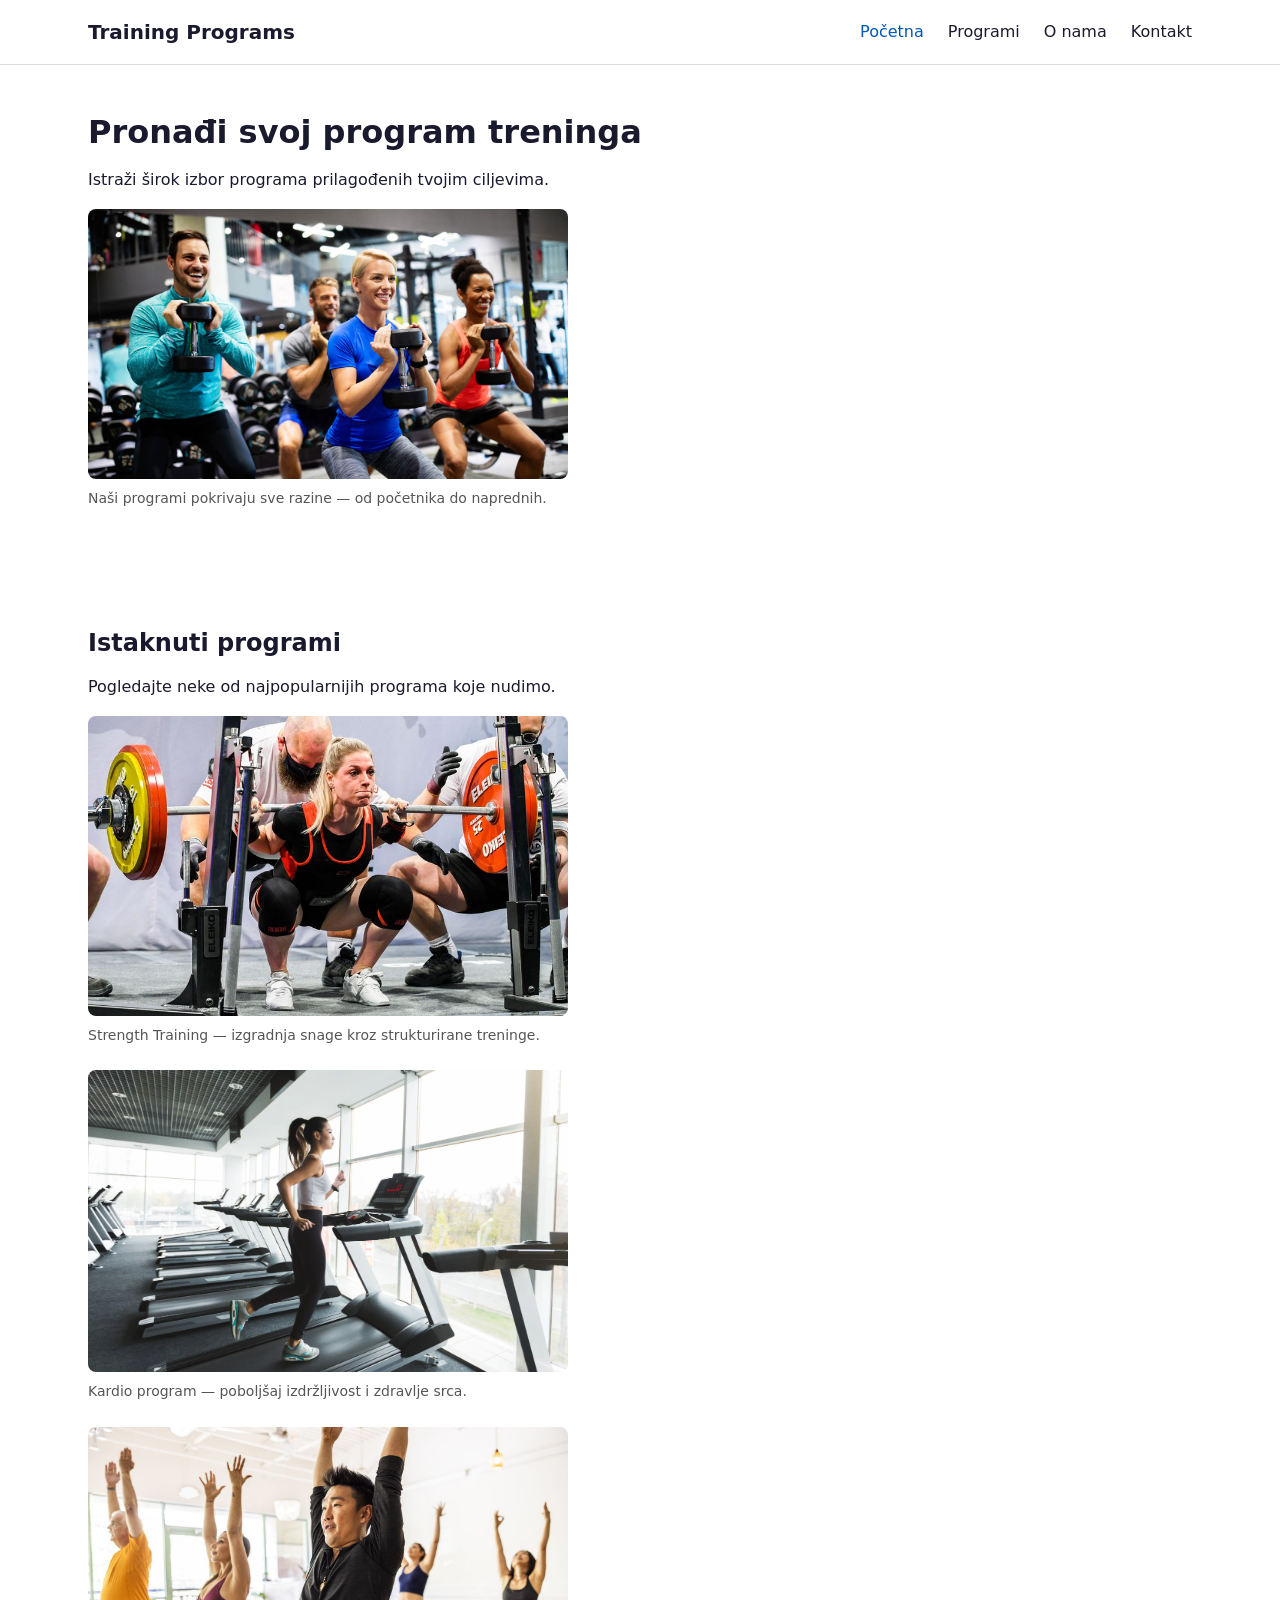
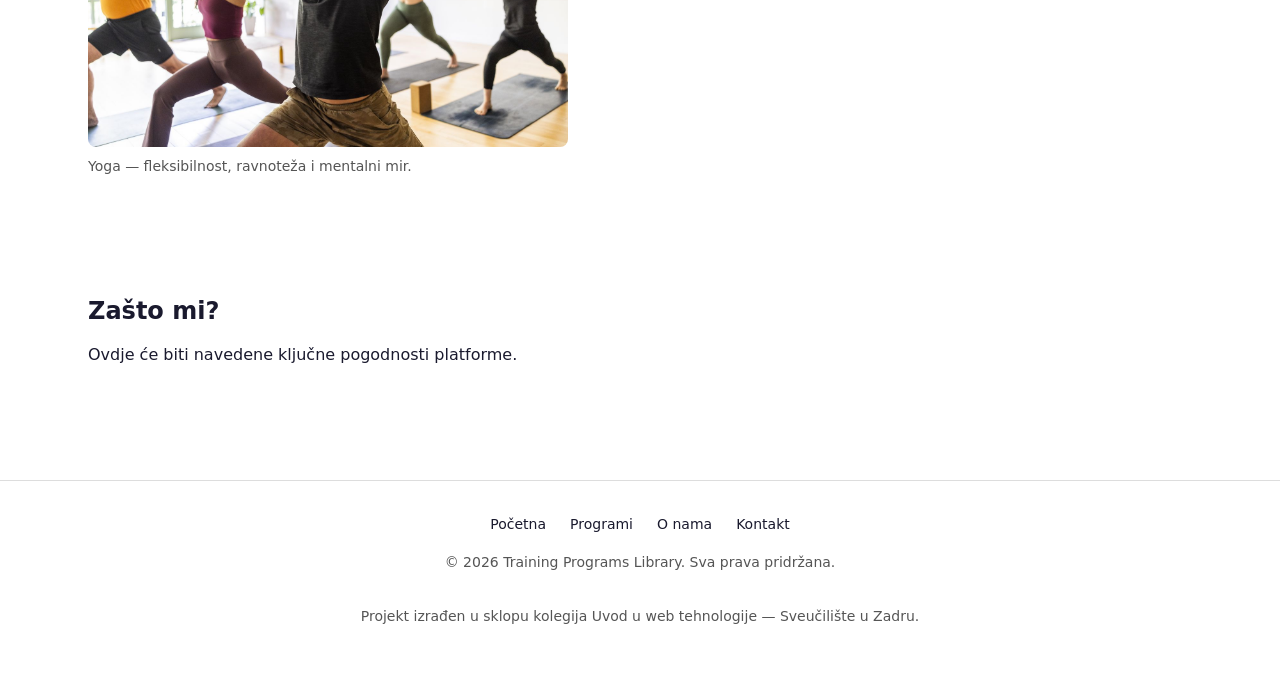
==== index.html @ 4a9e063d "feat(css): add layout.css for header/footer and sections" ====
<!DOCTYPE html>
<html lang="hr">
<head>
  <meta charset="UTF-8">
  <meta name="viewport" content="width=device-width, initial-scale=1.0">
  <title>Training Programs Library — Početna</title>
  <link rel="stylesheet" href="styles/tokens.css">
  <link rel="stylesheet" href="styles/base.css">
  <link rel="stylesheet" href="styles/layout.css">
</head>
<!-- data-page označava koja je stranica aktivna; JS to može pročitati i prilagoditi UI -->
<body data-page="home">

  <!-- Skip link — omogućuje korisnicima tipkovnice da preskoče
       navigaciju i odu direktno na glavni sadržaj stranice -->
  <a class="skip-link" href="#main">Preskoči na sadržaj</a>

  <!-- ========== HEADER ========== -->
  <header class="site-header">
    <div class="container">
      <a class="logo" href="index.html">Training Programs</a>
      <nav aria-label="Glavna navigacija">
        <ul>
          <!-- aria-current="page" govori screen readeru da ovaj link
               pokazuje na stranicu na kojoj se korisnik trenutno nalazi.
               Bez toga, slijepi korisnik ne bi znao koja stavka menija je "aktivna". -->
          <li><a class="active" aria-current="page" href="index.html">Početna</a></li>
          <li><a href="pages/programs.html">Programi</a></li>
          <li><a href="pages/about.html">O nama</a></li>
          <li><a href="pages/contact.html">Kontakt</a></li>
        </ul>
      </nav>
    </div>
  </header>

  <!-- ========== GLAVNI SADRŽAJ ========== -->
  <!-- id="main" je cilj skip linka — korisnik dolazi ovdje -->
  <main id="main">

    <!-- HERO SEKCIJA — uvodni dio s naslovom i pozivom na akciju -->
    <section class="hero">
      <div class="container">
        <h1>Pronađi svoj program treninga</h1>
        <p>Istraži širok izbor programa prilagođenih tvojim ciljevima.</p>

        <!-- <figure> grupira sliku i njen opis (caption) u jednu cjelinu.
             <figcaption> daje tekstualni opis slike vidljiv svim korisnicima.
             alt atribut opisuje značenje slike za screen readere i kada se slika ne učita.
             Pravilo: alt opisuje što slika ZNAČI, ne kako se zove datoteka. -->
        <figure>
          <img src="assets/img/hero-training.jpg" alt="Grupa polaznika vježba u modernoj teretani">
          <figcaption>Naši programi pokrivaju sve razine — od početnika do naprednih.</figcaption>
        </figure>
      </div>
    </section>

    <!-- ISTAKNUTI PROGRAMI -->
    <section class="featured">
      <div class="container">
        <h2>Istaknuti programi</h2>
        <p>Pogledajte neke od najpopularnijih programa koje nudimo.</p>

        <figure>
          <img src="assets/img/featured-strength.jpg" alt="Polaznica izvodi vježbu čučnja s utezima">
          <figcaption>Strength Training — izgradnja snage kroz strukturirane treninge.</figcaption>
        </figure>

        <figure>
          <img src="assets/img/featured-cardio.webp" alt="Polaznica trči na traci u fitness centru">
          <figcaption>Kardio program — poboljšaj izdržljivost i zdravlje srca.</figcaption>
        </figure>

        <figure>
          <img src="assets/img/featured-yoga.jpg" alt="Polaznici izvode yoga poze u osvijetljenoj dvorani">
          <figcaption>Yoga — fleksibilnost, ravnoteža i mentalni mir.</figcaption>
        </figure>
      </div>
    </section>

    <!-- POGODNOSTI — zašto odabrati ovu platformu -->
    <section class="benefits">
      <div class="container">
        <h2>Zašto mi?</h2>
        <p>Ovdje će biti navedene ključne pogodnosti platforme.</p>
      </div>
    </section>

  </main>

  <!-- ========== FOOTER ========== -->
  <footer class="site-footer">
    <div class="container">
      <nav aria-label="Footer navigacija">
        <ul>
          <li><a href="index.html">Početna</a></li>
          <li><a href="pages/programs.html">Programi</a></li>
          <li><a href="pages/about.html">O nama</a></li>
          <li><a href="pages/contact.html">Kontakt</a></li>
        </ul>
      </nav>

      <p>&copy; 2026 Training Programs Library. Sva prava pridržana.</p>
      <p>Projekt izrađen u sklopu kolegija Uvod u web tehnologije — Sveučilište u Zadru.</p>
    </div>

  </footer>

</body>
</html>
---- styles/tokens.css ----
/* ==============================================
   DESIGN TOKENI
   Centralizirane vrijednosti za cijeli projekt.
   Sve ostale CSS datoteke koriste var(--token).
   ============================================== */

:root {
  /* ---------- Boje ---------- */
  --color-primary:    #0057b8;
  --color-secondary:  #f5a623;
  --color-bg:         #ffffff;
  --color-surface:    #f8f8f8;
  --color-text:       #1a1a2e;
  --color-text-muted: #555555;
  --color-border:     #dddddd;
  --color-focus:      #0057b8;

  /* ---------- Spacing skala (baza 8px) ---------- */
  --space-1: 0.25rem;   /*  4px */
  --space-2: 0.5rem;    /*  8px */
  --space-3: 1rem;      /* 16px */
  --space-4: 1.5rem;    /* 24px */
  --space-5: 2rem;      /* 32px */
  --space-6: 3rem;      /* 48px */

  /* ---------- Zaobljenja ---------- */
  --radius-sm: 4px;
  --radius-md: 8px;

  /* ---------- Tipografija ---------- */
  --font-sans: system-ui, -apple-system, "Segoe UI", Roboto, sans-serif;
  --font-mono: "Fira Code", ui-monospace, monospace;
}
---- styles/base.css ----
/* ==============================================
   BASE STILOVI
   Reset-lite, body, linkovi, slike, skip link.
   Ovisi o tokens.css (mora biti ucitan prije).
   ============================================== */

/* ---------- Reset-lite ---------- */

*,
*::before,
*::after {
  box-sizing: border-box;
  margin: 0;
  padding: 0;
}

/* ---------- Body ---------- */

body {
  font-family: var(--font-sans);
  font-size: 1rem;
  line-height: 1.6;
  color: var(--color-text);
  background-color: var(--color-bg);
}

/* ---------- Linkovi ---------- */

a {
  color: var(--color-primary);
  text-decoration: underline;
}

a:hover {
  text-decoration: none;
}

a:focus-visible {
  outline: 2px solid var(--color-focus);
  outline-offset: 2px;
  border-radius: var(--radius-sm);
}

/* ---------- Slike ---------- */

img {
  max-width: 100%;
  display: block;
  height: auto;
}

/* ---------- Skip link ---------- */

.skip-link {
  position: absolute;
  top: -100%;
  left: var(--space-3);
  padding: var(--space-2) var(--space-3);
  background: var(--color-primary);
  color: #fff;
  text-decoration: none;
  border-radius: var(--radius-sm);
  z-index: 100;
}

.skip-link:focus {
  top: var(--space-2);
}

/* ---------- Container ---------- */

.container {
  max-width: 72rem;
  margin-inline: auto;
  padding-inline: var(--space-4);
}

/* ---------- Tipografija ---------- */

h1, h2, h3 {
  line-height: 1.2;
  margin-bottom: var(--space-3);
}

h1 { font-size: 2rem; }
h2 { font-size: 1.5rem; }
h3 { font-size: 1.25rem; }

p {
  margin-bottom: var(--space-3);
  max-width: 65ch;
}

/* ---------- Sekcije ---------- */

section {
  padding: var(--space-6) 0;
}

/* ---------- Header ---------- */

header {
  padding: var(--space-3) 0;
  border-bottom: 1px solid var(--color-border);
}

/* ---------- Footer ---------- */

footer {
  padding: var(--space-5) 0;
  margin-top: var(--space-6);
  border-top: 1px solid var(--color-border);
  color: var(--color-text-muted);
  font-size: 0.875rem;
}

/* ---------- Figure / figcaption ---------- */

figure {
  margin-bottom: var(--space-4);
}

figure img {
  max-width: 480px;
  border-radius: var(--radius-md);
}

figcaption {
  margin-top: var(--space-2);
  font-size: 0.875rem;
  color: var(--color-text-muted);
}

/* ---------- Navigacija (liste) ---------- */

nav ul {
  list-style: none;
  display: flex;
  gap: var(--space-4);
}

nav a {
  text-decoration: none;
  color: var(--color-text);
}

nav a:hover,
nav a.active {
  color: var(--color-primary);
}

/* ---------- Tablica ---------- */

table {
  width: 100%;
  border-collapse: collapse;
  margin-bottom: var(--space-4);
}

caption {
  text-align: left;
  margin-bottom: var(--space-2);
  font-size: 0.875rem;
  color: var(--color-text-muted);
}

th, td {
  padding: var(--space-2) var(--space-3);
  text-align: left;
  border-bottom: 1px solid var(--color-border);
}

thead th {
  background-color: var(--color-surface);
  font-weight: bold;
}

tbody tr:hover {
  background-color: var(--color-surface);
}

/* ---------- Forme ---------- */

label {
  display: block;
  margin-bottom: var(--space-1);
  font-weight: bold;
}

input,
textarea,
select {
  width: 100%;
  padding: var(--space-2);
  border: 1px solid var(--color-border);
  border-radius: var(--radius-sm);
  font-family: inherit;
  font-size: 1rem;
  margin-bottom: var(--space-1);
}

input:focus-visible,
textarea:focus-visible,
select:focus-visible {
  outline: 2px solid var(--color-focus);
  outline-offset: 2px;
  border-color: var(--color-focus);
}

fieldset {
  border: 1px solid var(--color-border);
  border-radius: var(--radius-md);
  padding: var(--space-4);
  margin-bottom: var(--space-4);
}

legend {
  font-weight: bold;
  padding: 0 var(--space-2);
}

.form-help {
  font-size: 0.875rem;
  color: var(--color-text-muted);
  margin-bottom: var(--space-3);
}

button[type="submit"] {
  padding: var(--space-2) var(--space-5);
  background-color: var(--color-primary);
  color: #fff;
  border: none;
  border-radius: var(--radius-sm);
  font-size: 1rem;
  cursor: pointer;
}

button[type="submit"]:hover {
  opacity: 0.9;
}

button[type="submit"]:focus-visible {
  outline: 2px solid var(--color-focus);
  outline-offset: 2px;
}

/* ---------- Pristupačnost ---------- */

/* Svi interaktivni elementi: konzistentan fokus */
:focus-visible {
  outline: 2px solid var(--color-focus);
  outline-offset: 2px;
}

/* Iframe responzivni omotac */
figure iframe {
  max-width: 100%;
  border-radius: var(--radius-md);
}

/* Odabir teksta - dovoljan kontrast */
::selection {
  background-color: var(--color-primary);
  color: #fff;
}
---- styles/layout.css ----
/* ==============================================
   LAYOUT
   Flex/Grid layout za header, footer i sekcije.
   Ovisi o tokens.css i base.css.
   ============================================== */

/* ---------- Header layout ---------- */

.site-header .container {
  display: flex;
  justify-content: space-between;
  align-items: center;
}

.site-header .logo {
  font-size: 1.25rem;
  font-weight: bold;
  text-decoration: none;
  color: var(--color-text);
}

.site-header .logo:hover {
  color: var(--color-primary);
}

/* ---------- Footer layout ---------- */

.site-footer .container {
  display: flex;
  flex-direction: column;
  align-items: center;
  gap: var(--space-3);
  text-align: center;
}

.site-footer nav ul {
  justify-content: center;
}
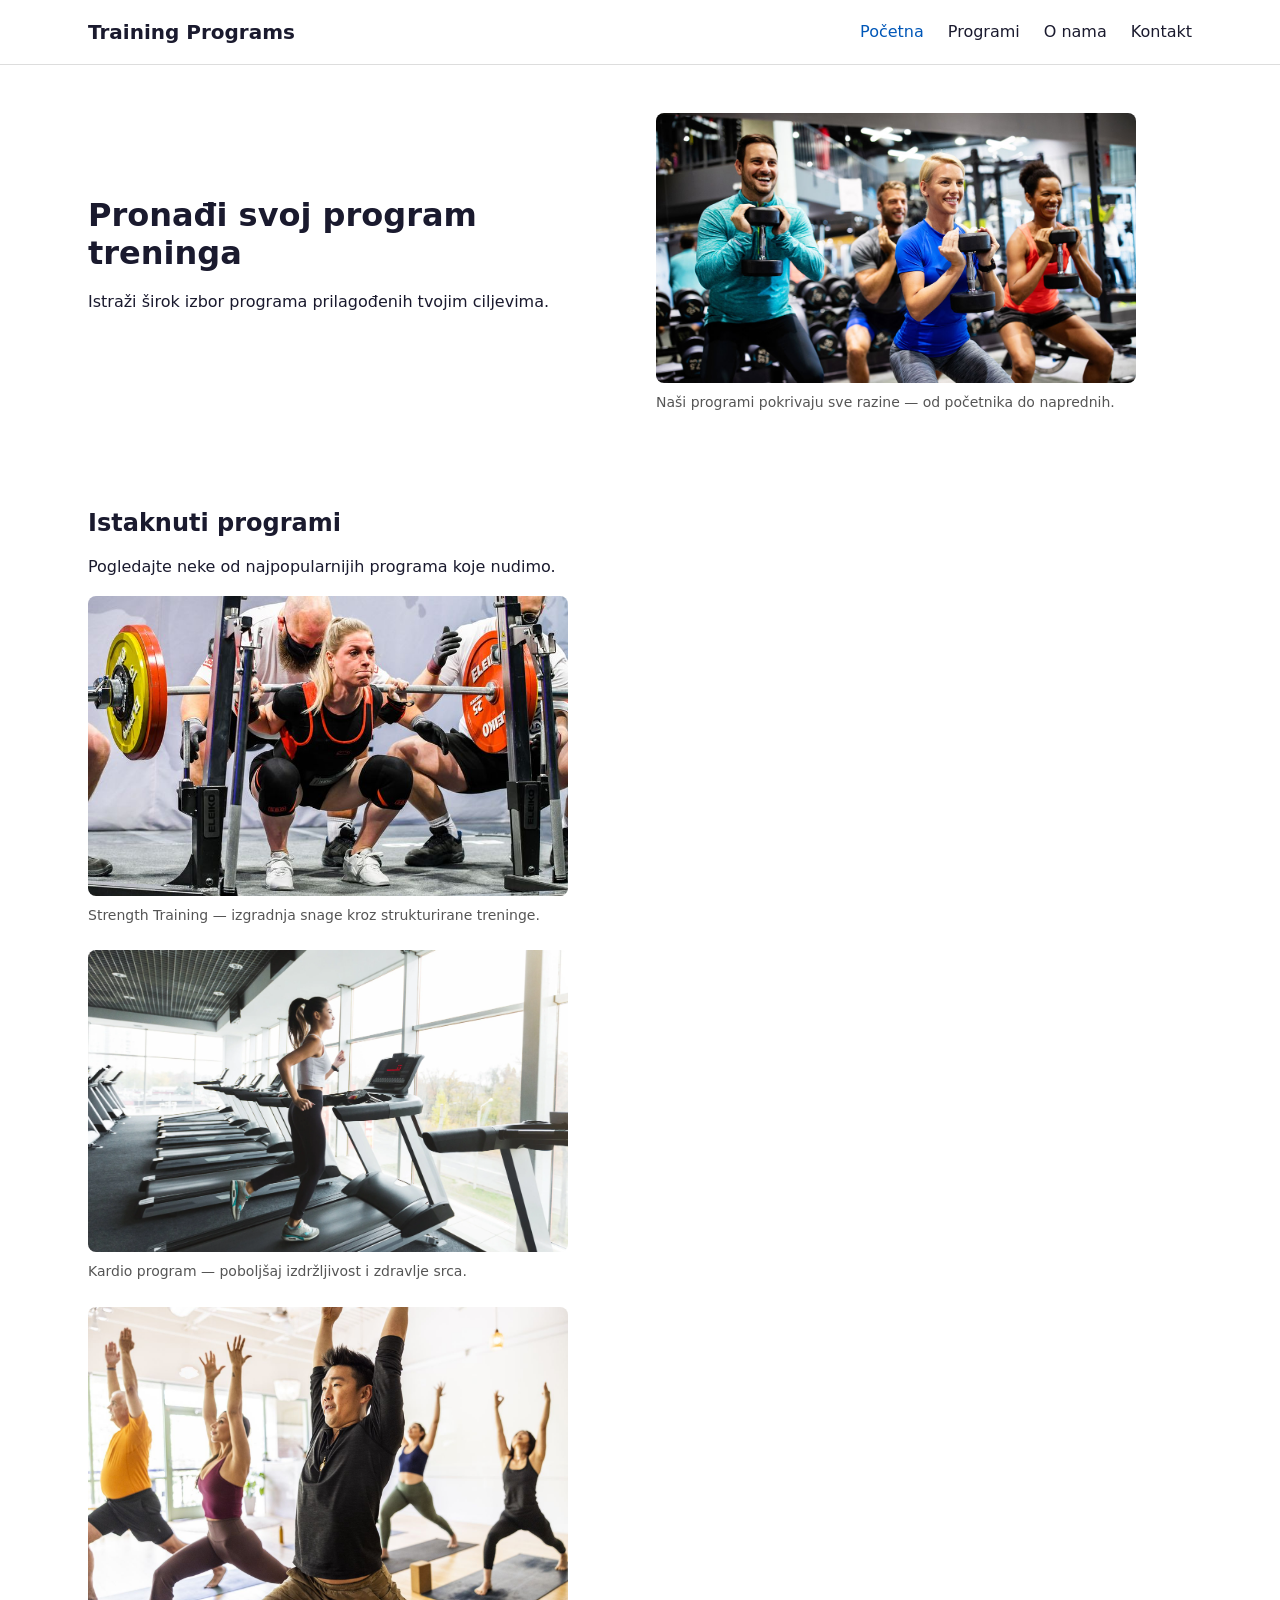
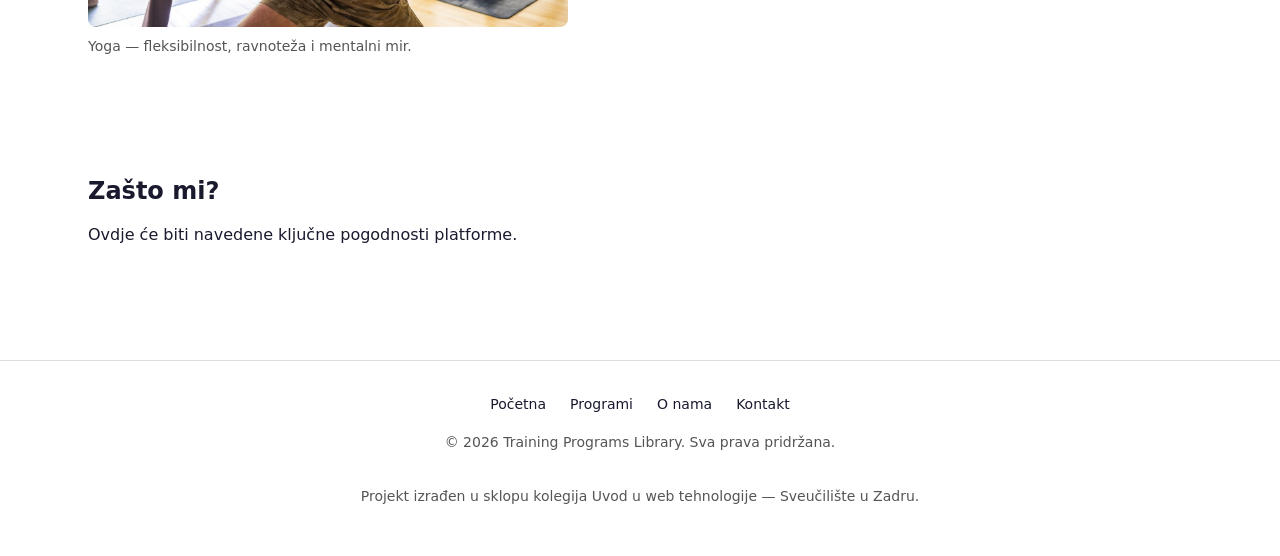
==== commit 5ce7f43d: "feat(home): build hero section layout" ====
--- a/index.html
+++ b/index.html
@@ -40,13 +40,11 @@
     <!-- HERO SEKCIJA — uvodni dio s naslovom i pozivom na akciju -->
     <section class="hero">
       <div class="container">
-        <h1>Pronađi svoj program treninga</h1>
-        <p>Istraži širok izbor programa prilagođenih tvojim ciljevima.</p>
+        <div class="hero-content">
+          <h1>Pronađi svoj program treninga</h1>
+          <p>Istraži širok izbor programa prilagođenih tvojim ciljevima.</p>
+        </div>
 
-        <!-- <figure> grupira sliku i njen opis (caption) u jednu cjelinu.
-             <figcaption> daje tekstualni opis slike vidljiv svim korisnicima.
-             alt atribut opisuje značenje slike za screen readere i kada se slika ne učita.
-             Pravilo: alt opisuje što slika ZNAČI, ne kako se zove datoteka. -->
         <figure>
           <img src="assets/img/hero-training.jpg" alt="Grupa polaznika vježba u modernoj teretani">
           <figcaption>Naši programi pokrivaju sve razine — od početnika do naprednih.</figcaption>
--- a/styles/layout.css
+++ b/styles/layout.css
@@ -36,3 +36,20 @@
 .site-footer nav ul {
   justify-content: center;
 }
+
+/* ---------- Hero layout ---------- */
+
+.hero .container {
+  display: flex;
+  align-items: center;
+  gap: var(--space-5);
+}
+
+.hero-content {
+  flex: 1; /* raste ravnomjerno — dijeli prostor 50/50 sa slikom */
+}
+
+.hero figure {
+  flex: 1; /* raste ravnomjerno — dijeli prostor 50/50 s tekstom */
+  margin-bottom: 0;
+}
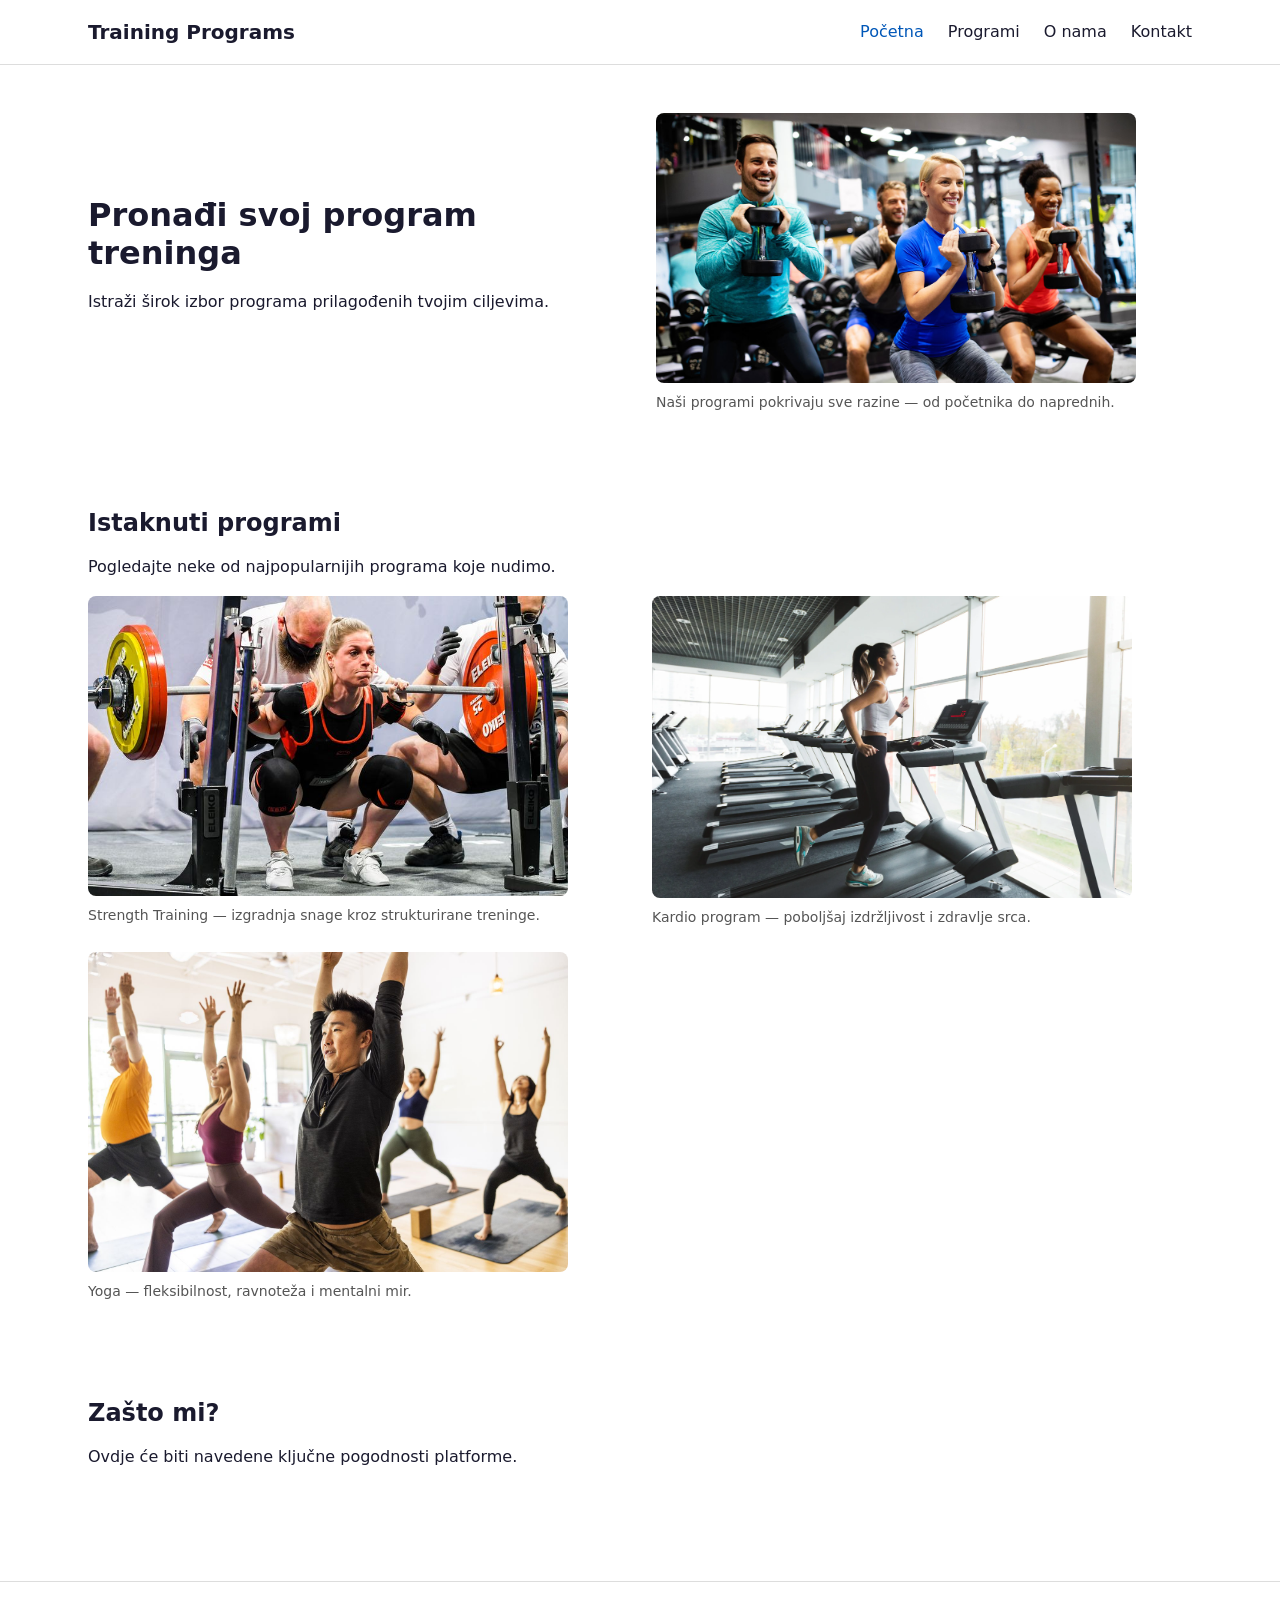
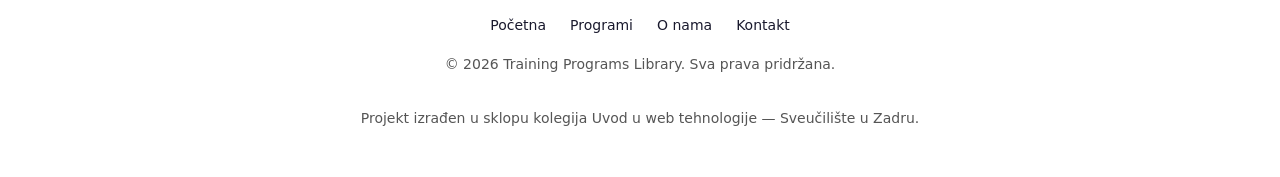
==== commit 1989b08b: "feat(home): add features section using flex" ====
--- a/index.html
+++ b/index.html
@@ -58,20 +58,22 @@
         <h2>Istaknuti programi</h2>
         <p>Pogledajte neke od najpopularnijih programa koje nudimo.</p>
 
-        <figure>
-          <img src="assets/img/featured-strength.jpg" alt="Polaznica izvodi vježbu čučnja s utezima">
-          <figcaption>Strength Training — izgradnja snage kroz strukturirane treninge.</figcaption>
-        </figure>
+        <div class="featured-grid">
+          <figure>
+            <img src="assets/img/featured-strength.jpg" alt="Polaznica izvodi vježbu čučnja s utezima">
+            <figcaption>Strength Training — izgradnja snage kroz strukturirane treninge.</figcaption>
+          </figure>
 
-        <figure>
-          <img src="assets/img/featured-cardio.webp" alt="Polaznica trči na traci u fitness centru">
-          <figcaption>Kardio program — poboljšaj izdržljivost i zdravlje srca.</figcaption>
-        </figure>
+          <figure>
+            <img src="assets/img/featured-cardio.webp" alt="Polaznica trči na traci u fitness centru">
+            <figcaption>Kardio program — poboljšaj izdržljivost i zdravlje srca.</figcaption>
+          </figure>
 
-        <figure>
-          <img src="assets/img/featured-yoga.jpg" alt="Polaznici izvode yoga poze u osvijetljenoj dvorani">
-          <figcaption>Yoga — fleksibilnost, ravnoteža i mentalni mir.</figcaption>
-        </figure>
+          <figure>
+            <img src="assets/img/featured-yoga.jpg" alt="Polaznici izvode yoga poze u osvijetljenoj dvorani">
+            <figcaption>Yoga — fleksibilnost, ravnoteža i mentalni mir.</figcaption>
+          </figure>
+        </div>
       </div>
     </section>
 
--- a/styles/layout.css
+++ b/styles/layout.css
@@ -53,3 +53,16 @@
   flex: 1; /* raste ravnomjerno — dijeli prostor 50/50 s tekstom */
   margin-bottom: 0;
 }
+
+/* ---------- Featured grid (flex) ---------- */
+
+.featured-grid {
+  display: flex;
+  gap: var(--space-4);
+  flex-wrap: wrap; /* kartice prelaze u novi red kad nema mjesta */
+}
+
+.featured-grid figure {
+  flex: 1 1 280px; /* raste/skuplja se, min 280px prije prelaska u novi red */
+  margin-bottom: 0;
+}
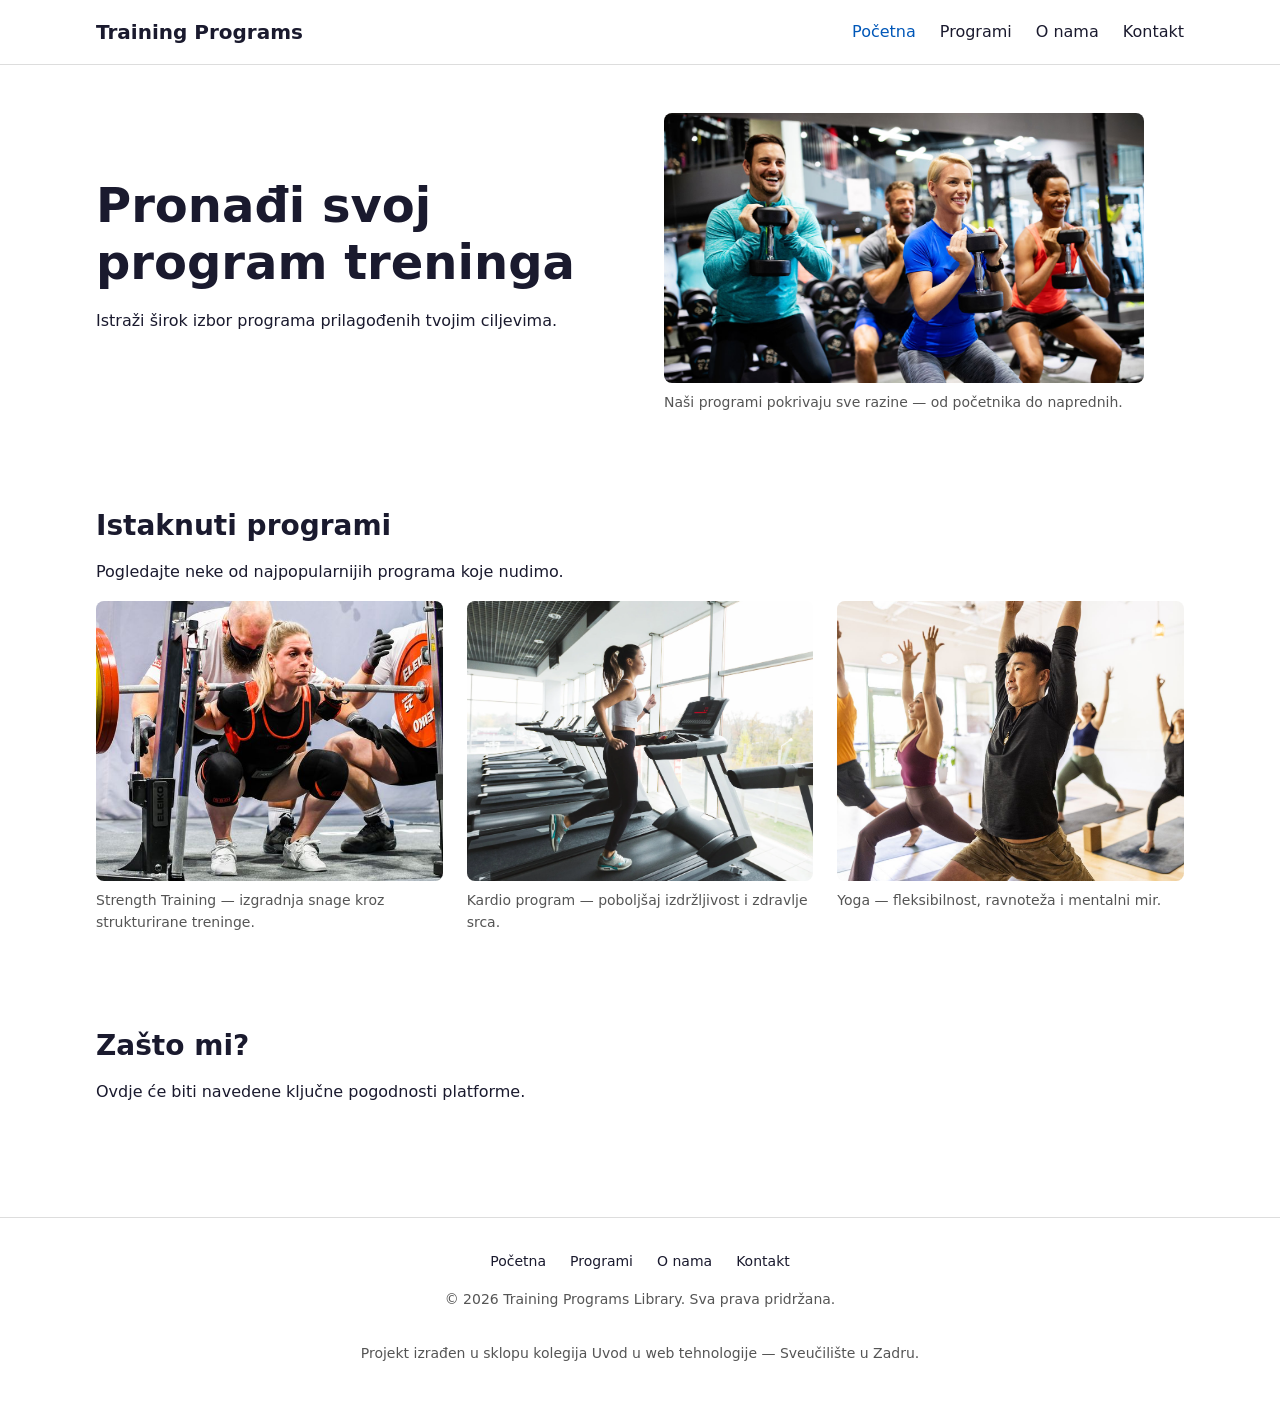
==== commit 7d9e80de: "feat(nav): implement hamburger toggle (css-only checkbox)" ====
--- a/index.html
+++ b/index.html
@@ -19,6 +19,10 @@
   <header class="site-header">
     <div class="container">
       <a class="logo" href="index.html">Training Programs</a>
+      <input type="checkbox" id="nav-toggle" class="nav-toggle">
+      <label for="nav-toggle" class="nav-toggle-label" aria-label="Otvori izbornik">
+        <span></span>
+      </label>
       <nav aria-label="Glavna navigacija">
         <ul>
           <!-- aria-current="page" govori screen readeru da ovaj link
--- a/styles/base.css
+++ b/styles/base.css
@@ -151,6 +151,10 @@
 
 /* ---------- Tablica ---------- */
 
+.table-wrap {
+  overflow-x: auto; /* horizontalni scroll kad tablica ne stane */
+}
+
 table {
   width: 100%;
   border-collapse: collapse;
--- a/styles/layout.css
+++ b/styles/layout.css
@@ -5,6 +5,10 @@
    ============================================== */
 
 /* ---------- Header layout ---------- */
+
+.site-header {
+  position: relative; /* anchor za apsolutno pozicioniran mobilni nav */
+}
 
 .site-header .container {
   display: flex;
@@ -43,14 +47,16 @@
   display: flex;
   align-items: center;
   gap: var(--space-5);
+  flex-wrap: wrap;
 }
 
 .hero-content {
-  flex: 1; /* raste ravnomjerno — dijeli prostor 50/50 sa slikom */
+  flex: 1 1 300px; /* min 300px, raste ravnomjerno */
 }
 
 .hero figure {
-  flex: 1; /* raste ravnomjerno — dijeli prostor 50/50 s tekstom */
+  flex: 1 1 300px; /* min 300px, raste ravnomjerno */
+  min-width: 0; /* sprjecava flex item overflow */
   margin-bottom: 0;
 }
 
@@ -66,3 +72,125 @@
   flex: 1 1 280px; /* raste/skuplja se, min 280px prije prelaska u novi red */
   margin-bottom: 0;
 }
+
+.featured-grid figure img {
+  width: 100%;
+  height: 280px;
+  object-fit: cover;
+  object-position: top;
+}
+
+/* ---------- Programs grid (CSS Grid) ---------- */
+
+.program-grid {
+  display: grid;
+  grid-template-columns: repeat(auto-fit, minmax(280px, 1fr));
+  gap: var(--space-4);
+}
+
+.program-grid figure {
+  margin-bottom: 0;
+}
+
+.program-grid figure img {
+  width: 100%;
+  height: 280px;
+  object-fit: cover;
+  object-position: top;
+}
+
+/* Debug notes:
+   Bug: width: 600px na .program-grid figure img uzrokovao horizontalni scroll.
+   Dijagnoza: * { outline: 1px solid red } otkrio element koji strši izvan containera.
+   Fix: zamijeniti fiksnu širinu s width: 100% (relativna jedinica). */
+
+/* ---------- Hamburger toggle (CSS-only) ---------- */
+
+.nav-toggle {
+  display: none; /* checkbox je uvijek skriven */
+}
+
+.nav-toggle-label {
+  display: none; /* vidljiv samo na mobitelu (vidi media query) */
+  cursor: pointer;
+  padding: var(--space-2);
+}
+
+/* Hamburger ikona: 3 linije od span + ::before/::after */
+.nav-toggle-label span,
+.nav-toggle-label span::before,
+.nav-toggle-label span::after {
+  display: block;
+  width: 24px;
+  height: 2px;
+  background: var(--color-text);
+  position: relative;
+}
+
+.nav-toggle-label span::before,
+.nav-toggle-label span::after {
+  content: '';
+  position: absolute;
+}
+
+.nav-toggle-label span::before { top: -7px; }
+.nav-toggle-label span::after  { top:  7px; }
+
+/* Na mobitelu: hamburger vidljiv, nav skriven */
+@media (max-width: 767px) {
+  .nav-toggle-label {
+    display: block;
+  }
+
+  .site-header nav {
+    display: none;
+    position: absolute;
+    top: 100%;
+    left: 0;
+    width: 100%;
+    background: var(--color-bg);
+    padding: var(--space-4);
+    border-bottom: 1px solid var(--color-border);
+  }
+
+  /* Checkbox hack: kad je checked, prikaži nav */
+  .nav-toggle:checked ~ nav {
+    display: block;
+  }
+
+  .site-header nav ul {
+    flex-direction: column;
+    gap: var(--space-3);
+  }
+}
+
+/* ==============================================
+   RESPONSIVE BREAKPOINTS (mobile-first)
+   Base = mobitel, media queryji dodaju za vece ekrane.
+   ============================================== */
+
+@media (min-width: 768px) {
+  /* Hero: na tabletu tekst i slika idu u red */
+  .hero .container {
+    flex-wrap: nowrap;
+  }
+
+  /* Tipografija: veci naslovi na sirem ekranu */
+  h1 { font-size: 2.5rem; }
+  h2 { font-size: 1.75rem; }
+}
+
+@media (min-width: 1024px) {
+  /* Container: veci padding na desktopu */
+  .container {
+    padding-inline: var(--space-5);
+  }
+
+  /* Hero: veci gap na desktopu */
+  .hero .container {
+    gap: var(--space-6);
+  }
+
+  /* Tipografija: jos veci naslovi */
+  h1 { font-size: 3rem; }
+}
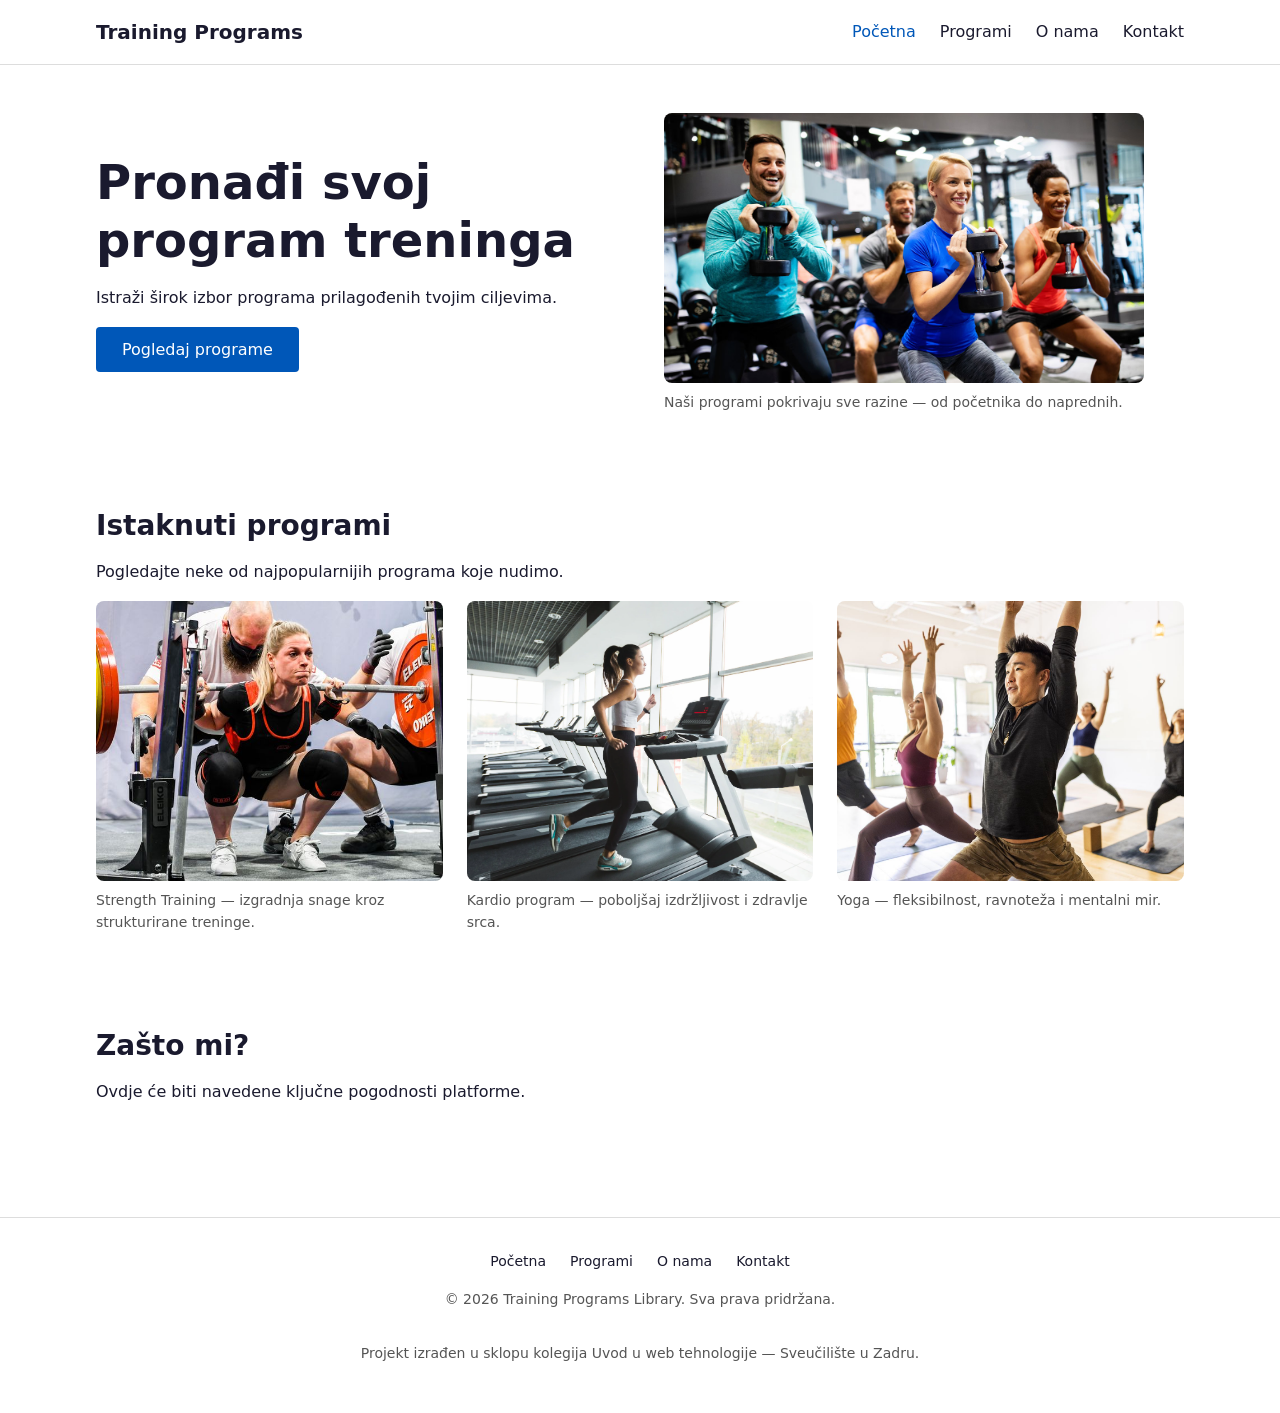
==== commit d5093f60: "feat(components): add button component and variants" ====
--- a/index.html
+++ b/index.html
@@ -7,6 +7,7 @@
   <link rel="stylesheet" href="styles/tokens.css">
   <link rel="stylesheet" href="styles/base.css">
   <link rel="stylesheet" href="styles/layout.css">
+  <link rel="stylesheet" href="styles/components.css">
 </head>
 <!-- data-page označava koja je stranica aktivna; JS to može pročitati i prilagoditi UI -->
 <body data-page="home">
@@ -47,6 +48,7 @@
         <div class="hero-content">
           <h1>Pronađi svoj program treninga</h1>
           <p>Istraži širok izbor programa prilagođenih tvojim ciljevima.</p>
+          <a href="pages/programs.html" class="btn btn--primary">Pogledaj programe</a>
         </div>
 
         <figure>
--- a/styles/layout.css
+++ b/styles/layout.css
@@ -7,7 +7,10 @@
 /* ---------- Header layout ---------- */
 
 .site-header {
-  position: relative; /* anchor za apsolutno pozicioniran mobilni nav */
+  position: sticky;
+  top: 0;
+  z-index: 100;
+  background: var(--color-bg);
 }
 
 .site-header .container {
@@ -136,14 +139,13 @@
 .nav-toggle-label span::before { top: -7px; }
 .nav-toggle-label span::after  { top:  7px; }
 
-/* Na mobitelu: hamburger vidljiv, nav skriven */
+/* Na mobitelu: hamburger vidljiv, nav skriven s tranzicijom */
 @media (max-width: 767px) {
   .nav-toggle-label {
     display: block;
   }
 
   .site-header nav {
-    display: none;
     position: absolute;
     top: 100%;
     left: 0;
@@ -151,16 +153,43 @@
     background: var(--color-bg);
     padding: var(--space-4);
     border-bottom: 1px solid var(--color-border);
-  }
-
-  /* Checkbox hack: kad je checked, prikaži nav */
+    /* Tranzicija umjesto display:none/block */
+    transform: translateY(-10px);
+    opacity: 0;
+    pointer-events: none;
+    transition: transform 0.3s ease, opacity 0.3s ease;
+  }
+
+  /* Checkbox hack: kad je checked, prikaži nav s animacijom */
   .nav-toggle:checked ~ nav {
-    display: block;
+    transform: translateY(0);
+    opacity: 1;
+    pointer-events: auto;
   }
 
   .site-header nav ul {
     flex-direction: column;
     gap: var(--space-3);
+  }
+
+  /* Hamburger ikona animacija: srednja linija nestaje, gornja/donja rotiraju u X */
+  .nav-toggle:checked ~ .nav-toggle-label span {
+    background: transparent;
+  }
+
+  .nav-toggle:checked ~ .nav-toggle-label span::before {
+    top: 0;
+    transform: rotate(45deg);
+  }
+
+  .nav-toggle:checked ~ .nav-toggle-label span::after {
+    top: 0;
+    transform: rotate(-45deg);
+  }
+
+  .nav-toggle-label span::before,
+  .nav-toggle-label span::after {
+    transition: top 0.2s ease, transform 0.2s ease;
   }
 }
 
--- a/styles/components.css
+++ b/styles/components.css
@@ -0,0 +1,39 @@
+/* ==============================================
+   COMPONENTS
+   Reusable komponente: button, card, form-message.
+   Ovisi o tokens.css i base.css.
+   ============================================== */
+
+/* ---------- Button ---------- */
+
+.btn {
+  display: inline-block;
+  padding: var(--space-2) var(--space-4);
+  font-size: 1rem;
+  font-family: inherit;
+  text-decoration: none;
+  border: 2px solid transparent;
+  border-radius: var(--radius-sm);
+  cursor: pointer;
+  transition: background-color 0.2s ease, color 0.2s ease;
+}
+
+.btn--primary {
+  background-color: var(--color-primary);
+  color: #fff;
+}
+
+.btn--primary:hover {
+  opacity: 0.9;
+}
+
+.btn--ghost {
+  background-color: transparent;
+  color: var(--color-primary);
+  border-color: var(--color-primary);
+}
+
+.btn--ghost:hover {
+  background-color: var(--color-primary);
+  color: #fff;
+}
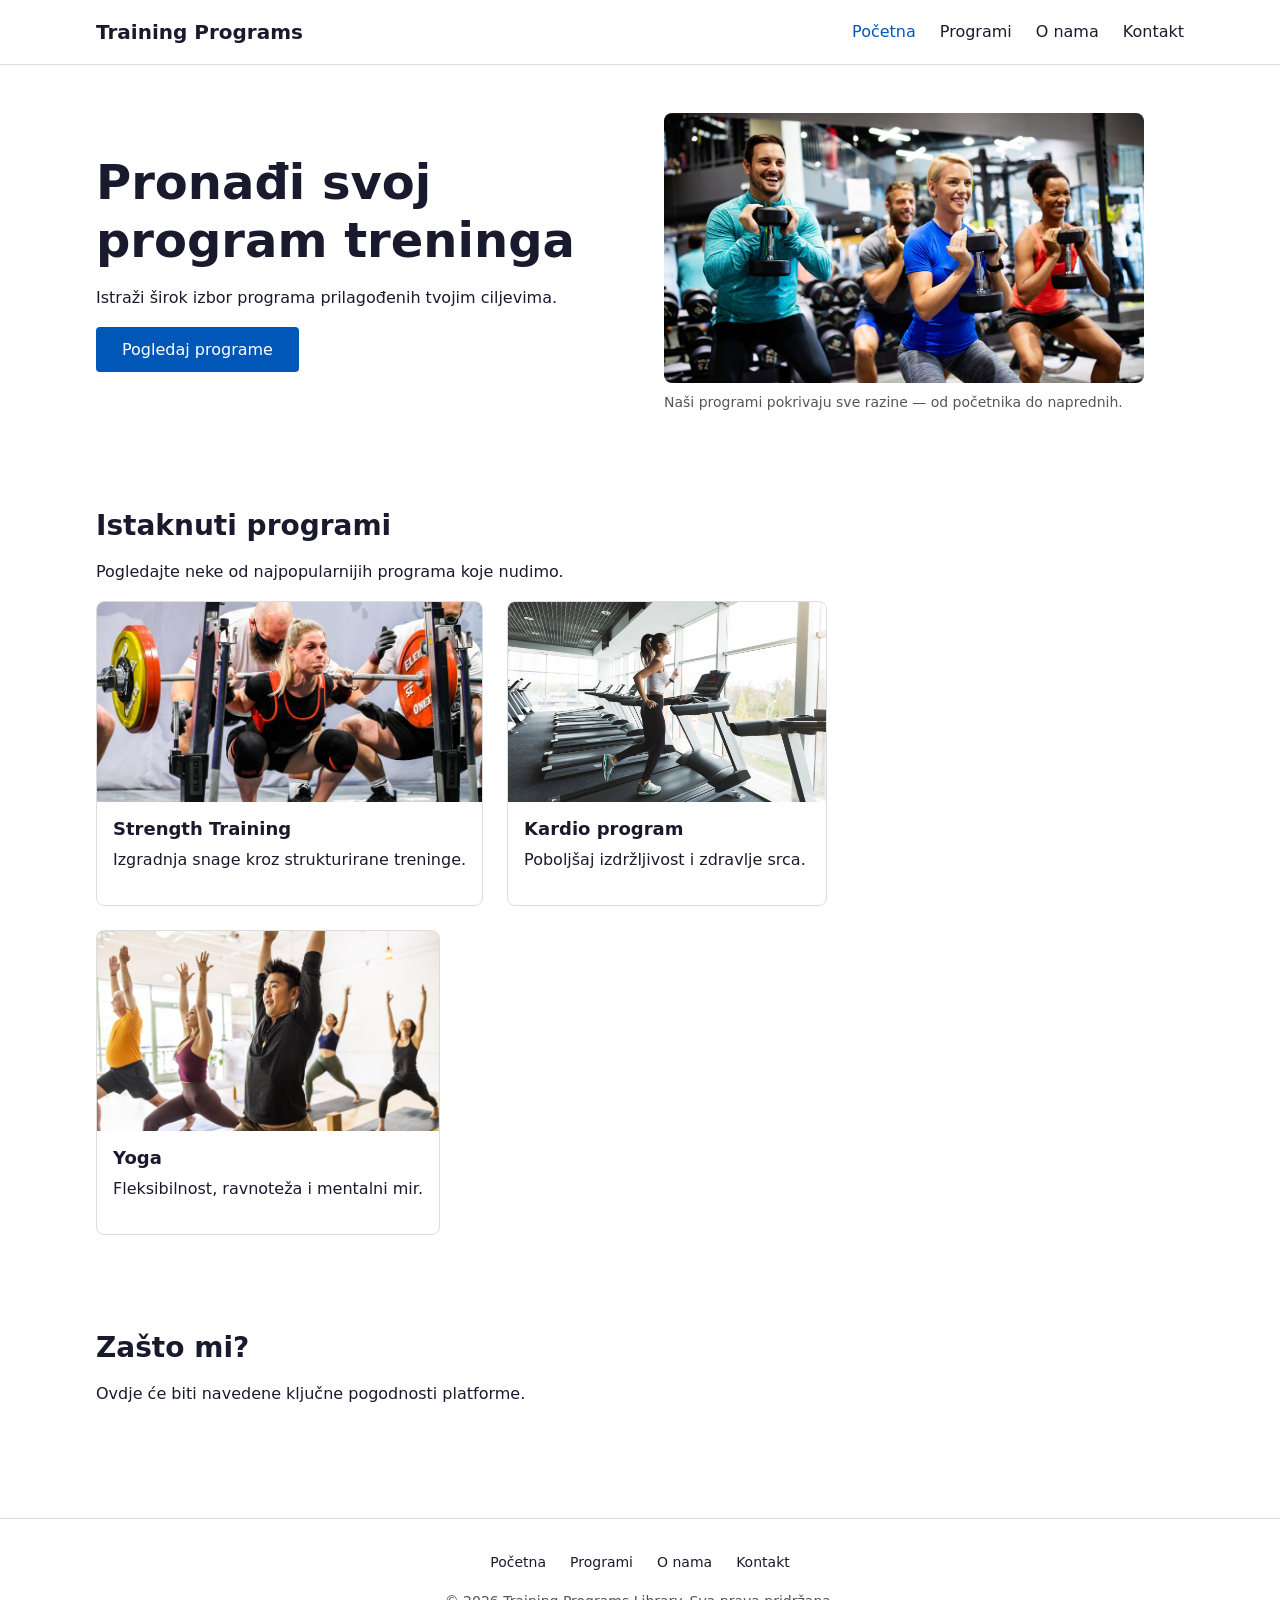
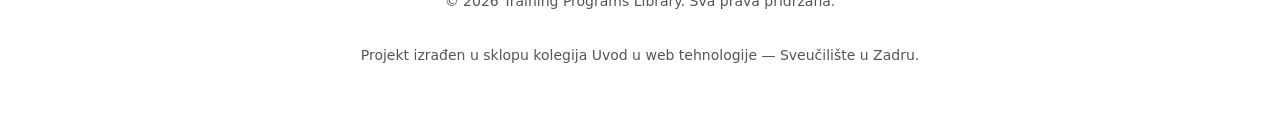
==== commit 55bb5ef0: "feat(components): add card component and utility helpers" ====
--- a/index.html
+++ b/index.html
@@ -65,20 +65,29 @@
         <p>Pogledajte neke od najpopularnijih programa koje nudimo.</p>
 
         <div class="featured-grid">
-          <figure>
+          <article class="card">
             <img src="assets/img/featured-strength.jpg" alt="Polaznica izvodi vježbu čučnja s utezima">
-            <figcaption>Strength Training — izgradnja snage kroz strukturirane treninge.</figcaption>
-          </figure>
+            <div class="card__body">
+              <h3 class="card__title">Strength Training</h3>
+              <p>Izgradnja snage kroz strukturirane treninge.</p>
+            </div>
+          </article>
 
-          <figure>
+          <article class="card">
             <img src="assets/img/featured-cardio.webp" alt="Polaznica trči na traci u fitness centru">
-            <figcaption>Kardio program — poboljšaj izdržljivost i zdravlje srca.</figcaption>
-          </figure>
+            <div class="card__body">
+              <h3 class="card__title">Kardio program</h3>
+              <p>Poboljšaj izdržljivost i zdravlje srca.</p>
+            </div>
+          </article>
 
-          <figure>
+          <article class="card">
             <img src="assets/img/featured-yoga.jpg" alt="Polaznici izvode yoga poze u osvijetljenoj dvorani">
-            <figcaption>Yoga — fleksibilnost, ravnoteža i mentalni mir.</figcaption>
-          </figure>
+            <div class="card__body">
+              <h3 class="card__title">Yoga</h3>
+              <p>Fleksibilnost, ravnoteža i mentalni mir.</p>
+            </div>
+          </article>
         </div>
       </div>
     </section>
--- a/styles/components.css
+++ b/styles/components.css
@@ -37,3 +37,38 @@
   background-color: var(--color-primary);
   color: #fff;
 }
+
+/* ---------- Card ---------- */
+
+.card {
+  background: var(--color-bg);
+  border: 1px solid var(--color-border);
+  border-radius: var(--radius-md);
+  overflow: hidden;
+  transition: box-shadow 0.2s ease;
+}
+
+.card:hover {
+  box-shadow: 0 4px 12px rgba(0, 0, 0, 0.1);
+}
+
+.card img {
+  width: 100%;
+  height: 200px;
+  object-fit: cover;
+  object-position: top;
+}
+
+.card__body {
+  padding: var(--space-3);
+}
+
+.card__title {
+  font-size: 1.125rem;
+  margin-bottom: var(--space-2);
+}
+
+.card__meta {
+  font-size: 0.875rem;
+  color: var(--color-text-muted);
+}
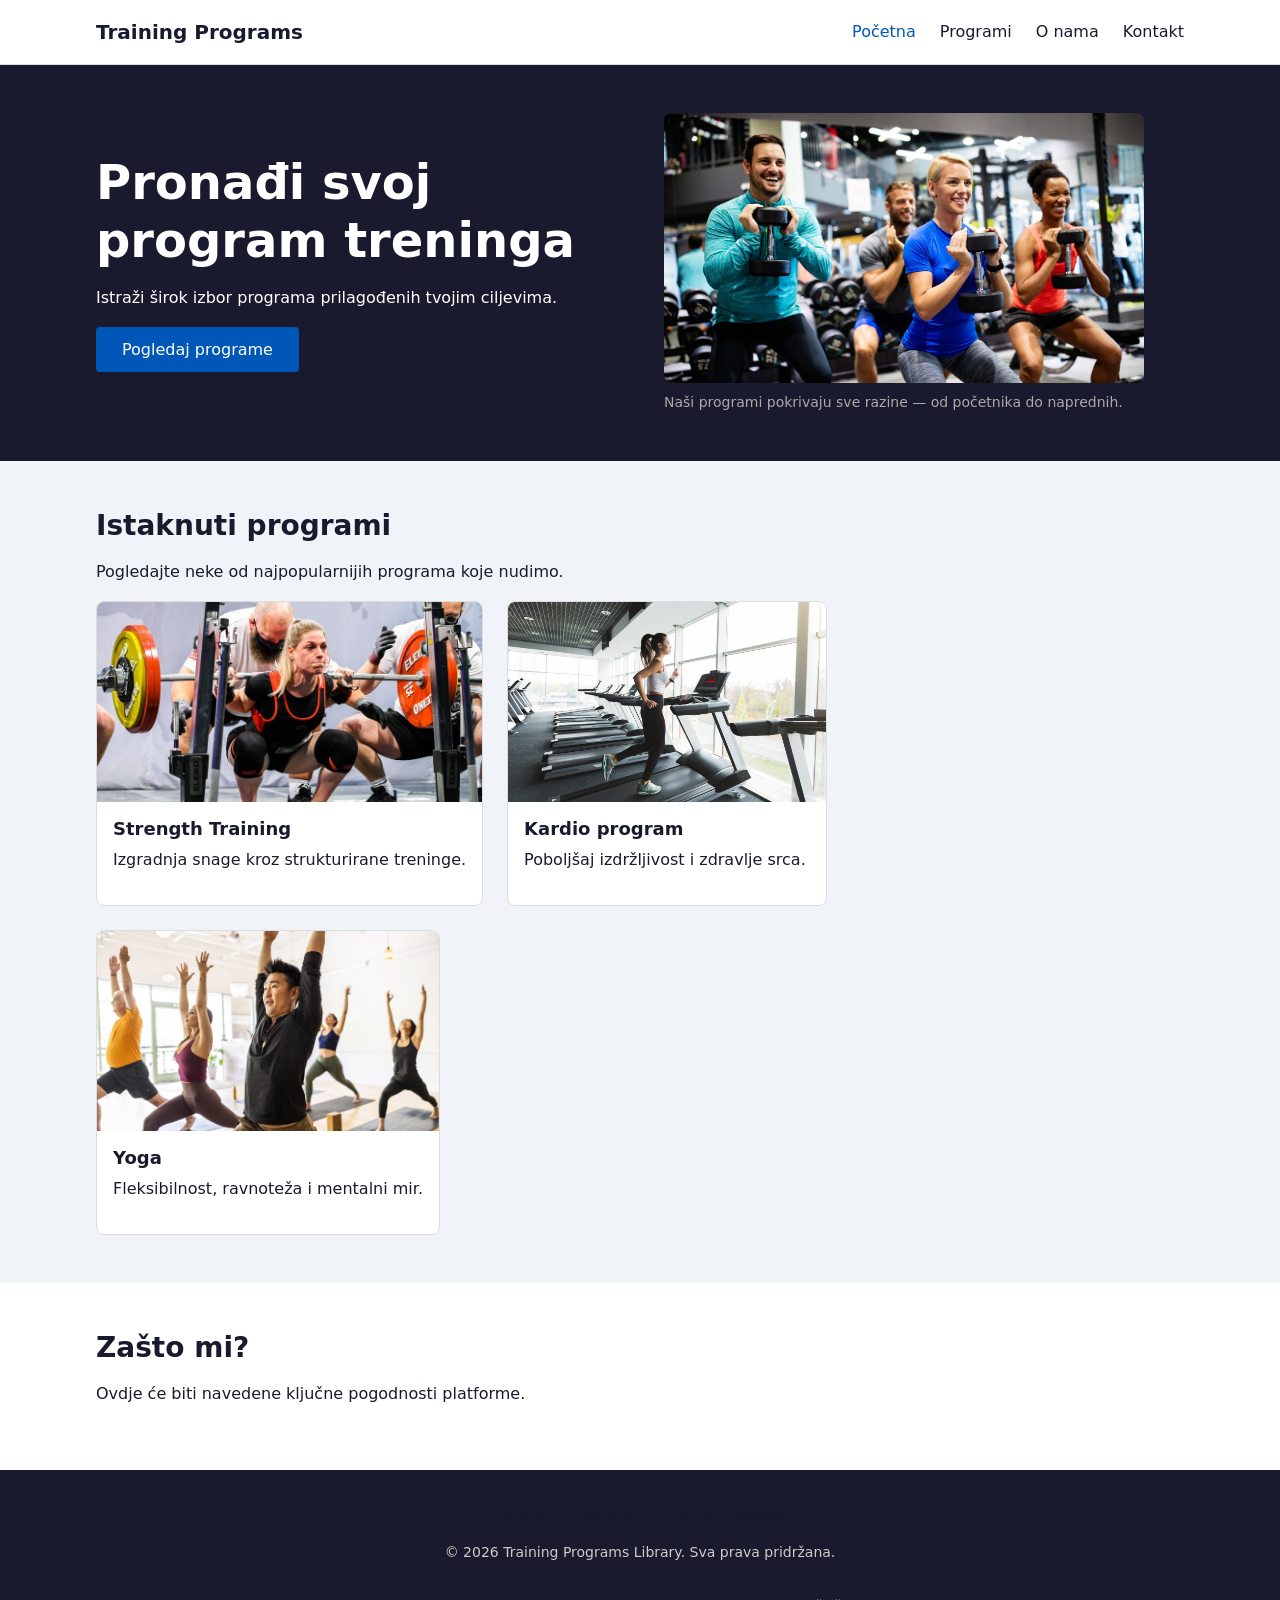
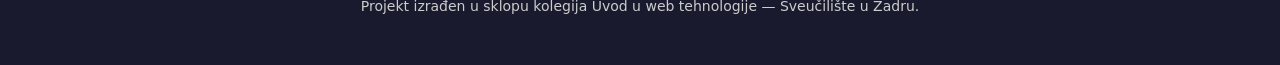
==== commit 08629a9c: "chore(seo): add meta tags, Open Graph and favicon" ====
--- a/index.html
+++ b/index.html
@@ -3,6 +3,13 @@
 <head>
   <meta charset="UTF-8">
   <meta name="viewport" content="width=device-width, initial-scale=1.0">
+  <meta name="description" content="Training Programs Library — platforma za fitness programe prilagođene svim razinama.">
+  <meta name="author" content="Josip Torić">
+  <meta property="og:title" content="Training Programs Library">
+  <meta property="og:description" content="Pronađi svoj program treninga — snaga, kardio, yoga i više.">
+  <meta property="og:image" content="assets/img/hero-training.jpg">
+  <meta property="og:type" content="website">
+  <link rel="icon" href="assets/icons/favicon.ico">
   <title>Training Programs Library — Početna</title>
   <link rel="stylesheet" href="styles/tokens.css">
   <link rel="stylesheet" href="styles/base.css">
--- a/styles/tokens.css
+++ b/styles/tokens.css
@@ -9,11 +9,13 @@
   --color-primary:    #0057b8;
   --color-secondary:  #f5a623;
   --color-bg:         #ffffff;
+  --color-bg-alt:     #f0f4f8;
   --color-surface:    #f8f8f8;
   --color-text:       #1a1a2e;
   --color-text-muted: #555555;
   --color-border:     #dddddd;
   --color-focus:      #0057b8;
+  --color-hero-bg:    #1a1a2e;
 
   /* ---------- Spacing skala (baza 8px) ---------- */
   --space-1: 0.25rem;   /*  4px */
--- a/styles/base.css
+++ b/styles/base.css
@@ -97,6 +97,11 @@
   padding: var(--space-6) 0;
 }
 
+/* Alterirajuce pozadine za vizualni ritam */
+section:nth-of-type(even) {
+  background-color: var(--color-bg-alt);
+}
+
 /* ---------- Header ---------- */
 
 header {
@@ -108,10 +113,14 @@
 
 footer {
   padding: var(--space-5) 0;
-  margin-top: var(--space-6);
-  border-top: 1px solid var(--color-border);
-  color: var(--color-text-muted);
-  font-size: 0.875rem;
+  margin-top: 0;
+  background-color: var(--color-hero-bg);
+  color: #cccccc;
+  font-size: 0.875rem;
+}
+
+footer a {
+  color: #cce0ff;
 }
 
 /* ---------- Figure / figcaption ---------- */
@@ -250,6 +259,18 @@
 
 /* ---------- Pristupačnost ---------- */
 
+/* Vizualno skriveno, ali čitljivo za screen readere */
+.sr-only {
+  position: absolute;
+  width: 1px;
+  height: 1px;
+  padding: 0;
+  margin: -1px;
+  overflow: hidden;
+  clip: rect(0, 0, 0, 0);
+  border: 0;
+}
+
 /* Svi interaktivni elementi: konzistentan fokus */
 :focus-visible {
   outline: 2px solid var(--color-focus);
--- a/styles/layout.css
+++ b/styles/layout.css
@@ -45,6 +45,19 @@
 }
 
 /* ---------- Hero layout ---------- */
+
+.hero {
+  background-color: var(--color-hero-bg);
+  color: #ffffff;
+}
+
+.hero a:not(.btn) {
+  color: #cce0ff;
+}
+
+.hero figcaption {
+  color: #aaaaaa;
+}
 
 .hero .container {
   display: flex;
--- a/styles/components.css
+++ b/styles/components.css
@@ -25,6 +25,11 @@
 
 .btn--primary:hover {
   opacity: 0.9;
+}
+
+.btn:focus-visible {
+  outline: 2px solid var(--color-focus);
+  outline-offset: 2px;
 }
 
 .btn--ghost {
@@ -72,3 +77,33 @@
   font-size: 0.875rem;
   color: var(--color-text-muted);
 }
+
+/* ---------- Form validacija ---------- */
+
+input:valid,
+textarea:valid,
+select:valid {
+  border-color: #2e7d32;
+}
+
+input:invalid:not(:placeholder-shown),
+textarea:invalid:not(:placeholder-shown) {
+  border-color: #c62828;
+}
+
+/* Poruke o uspjehu/grešci */
+.form-message--success {
+  color: #2e7d32;
+  background: #e8f5e9;
+  padding: var(--space-2) var(--space-3);
+  border-radius: var(--radius-sm);
+  margin-bottom: var(--space-3);
+}
+
+.form-message--error {
+  color: #c62828;
+  background: #ffebee;
+  padding: var(--space-2) var(--space-3);
+  border-radius: var(--radius-sm);
+  margin-bottom: var(--space-3);
+}
